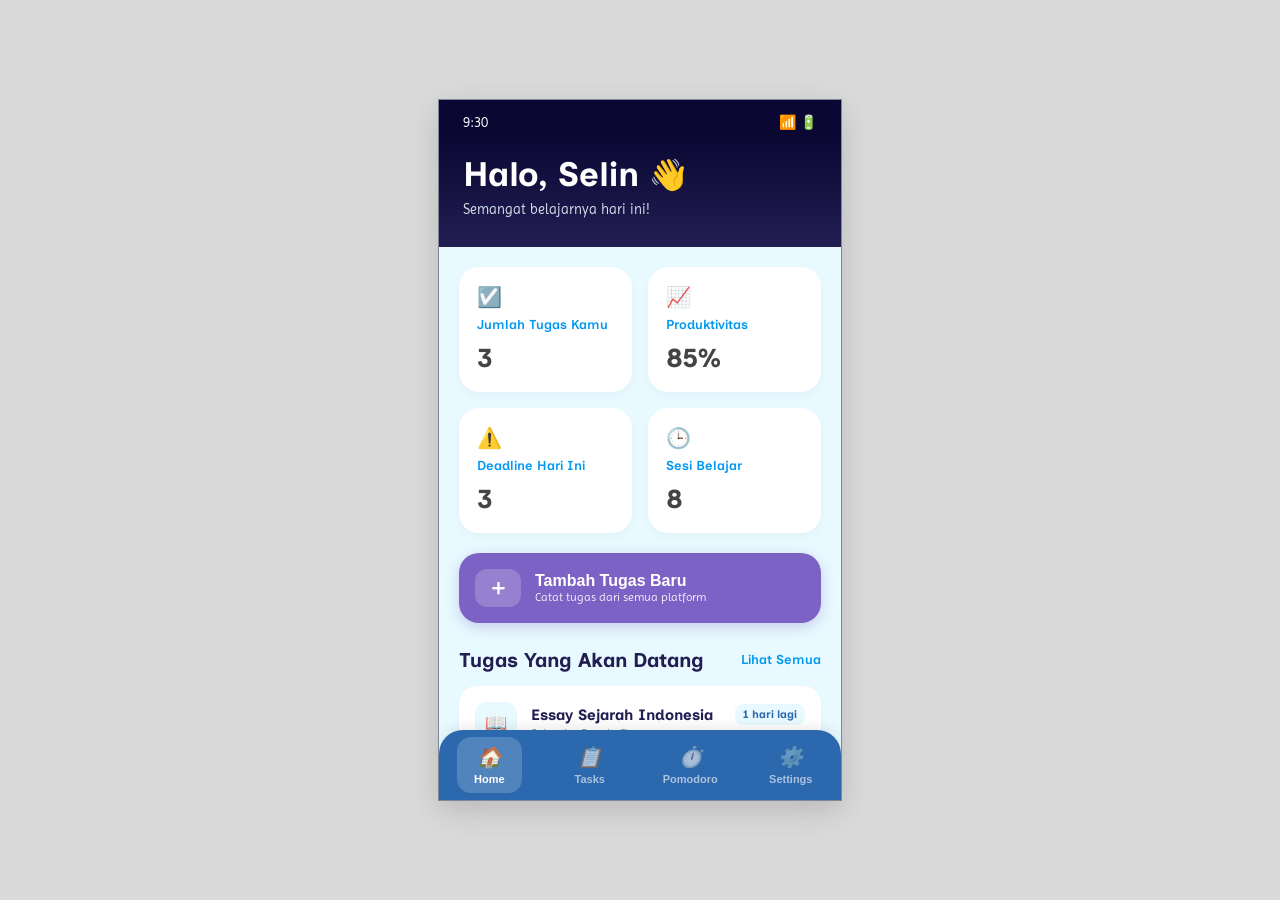
==== Dashboard/index2.html @ a1cb1b5c "Add files via upload" ====
<!DOCTYPE html>
<html lang="id">
<head>
    <meta charset="UTF-8">
    <meta name="viewport" content="width=device-width, initial-scale=1.0">
    <title>Selin's Task Dashboard - Clean Architecture</title>
    
    <link rel="preconnect" href="https://fonts.googleapis.com">
    <link rel="preconnect" href="https://fonts.gstatic.com" crossorigin>
    <link href="https://fonts.googleapis.com/css2?family=Imprima&family=Inclusive+Sans:ital@0;1&display=swap" rel="stylesheet">

    <link rel="stylesheet" href="style.css">
</head>
<body>

    <div class="dashboard-container">
        
        <div class="top-bar">
            <span class="time">9:30</span>
            <div class="icons">📶 🔋</div>
        </div>

        <div class="header">
            <div class="greeting">
                <h1>Halo, Selin</h1>
                <span class="waving-hand">👋</span>
            </div>
            <p class="sub-greeting">Semangat belajarnya hari ini!</p>
        </div>

        <div class="main-content">
            
            <div class="stats-grid">
                <div class="stat-card">
                    <span class="stat-icon">☑️</span>
                    <span class="stat-label">Jumlah Tugas Kamu</span>
                    <span class="stat-value">3</span>
                </div>
                <div class="stat-card">
                    <span class="stat-icon">📈</span>
                    <span class="stat-label">Produktivitas</span>
                    <span class="stat-value">85%</span>
                </div>
                <div class="stat-card">
                    <span class="stat-icon">⚠️</span>
                    <span class="stat-label">Deadline Hari Ini</span>
                    <span class="stat-value">3</span>
                </div>
                <div class="stat-card">
                    <span class="stat-icon">🕒</span>
                    <span class="stat-label">Sesi Belajar</span>
                    <span class="stat-value">8</span>
                </div>
            </div>

            <button class="add-task-btn" id="btnAddTask">
                <span class="plus-icon">＋</span>
                <span class="text">
                    <span class="title">Tambah Tugas Baru</span>
                    <span class="description">Catat tugas dari semua platform</span>
                </span>
            </button>

            <div class="upcoming-tasks">
                <div class="section-header">
                    <h2>Tugas Yang Akan Datang</h2>
                    <a href="#" class="see-all">Lihat Semua</a>
                </div>

                <div class="task-card">
                    <div class="task-icon">📖</div>
                    <div class="task-details">
                        <div class="task-title">Essay Sejarah Indonesia</div>
                        <div class="task-info">Sejarah • Google Classroom</div>
                    </div>
                    <div class="task-deadline">
                        <span class="deadline-tag">1 hari lagi</span>
                        <span class="deadline-date">2 Mei 2026</span>
                    </div>
                </div>

                <div class="task-card">
                    <div class="task-icon">📖</div>
                    <div class="task-details">
                        <div class="task-title">Praktikum Fisika - Laporan</div>
                        <div class="task-info">Fisika • Moodle</div>
                    </div>
                    <div class="task-deadline">
                        <span class="deadline-tag">2 hari lagi</span>
                        <span class="deadline-date">3 Mei 2026</span>
                    </div>
                </div>

                <div class="task-card">
                    <div class="task-icon">📖</div>
                    <div class="task-details">
                        <div class="task-title">Tugas Matematika Bab 5</div>
                        <div class="task-info">Matematika • Google Classroom</div>
                    </div>
                    <div class="task-deadline">
                        <span class="deadline-tag">4 hari lagi</span>
                        <span class="deadline-date">5 Mei 2026</span>
                    </div>
                </div>

            </div> </div> <nav class="bottom-nav">
            <button class="nav-item active" id="tabHome">
                <i>🏠</i>
                <span>Home</span>
            </button>
            <button class="nav-item" id="tabTasks">
                <i>📋</i>
                <span>Tasks</span>
            </button>
            <button class="nav-item" id="tabPomodoro">
                <i>⏱️</i>
                <span>Pomodoro</span>
            </button>
            <button class="nav-item" id="tabSettings">
                <i>⚙️</i>
                <span>Settings</span>
            </button>
        </nav>

    </div> <script src="script.js"></script>
</body>
</html>
---- Dashboard/style.css ----
:root {
    --bg-main: #E8FAFF;
    --bg-outer: #DADADA;
    --header-start: #0A0733;
    --header-end: #221E52;
    --purple-btn: #7C62C4;
    --blue-nav: #2B68AE;
    --blue-accent: #0198F1;
    --text-black: #000000;
    --text-dark: #444444;
    --text-muted: #7F8895;
    --text-white: #FFFFFF;
    --card-bg: #FFFFFF;

    --font-main: 'Inclusive Sans', sans-serif;
    --font-extra: 'Imprima', sans-serif;
}

body {
    font-family: var(--font-main);
    margin: 0;
    padding: 0;
    display: flex;
    justify-content: center;
    align-items: center;
    min-height: 100vh;
    background-color: var(--bg-outer); 
}

/* Wadah Persegi Panjang */
.dashboard-container {
    width: 402px; 
    height: 700px; 
    background-color: var(--bg-main);
    border: 1px solid #7F8895;
    box-shadow: 0 10px 30px rgba(0, 0, 0, 0.15);
    overflow: hidden; 
    position: relative; 
    display: flex;
    flex-direction: column;
}

/* Top Bar Jam */
.top-bar {
    background-color: var(--header-start);
    color: var(--text-white);
    display: flex;
    justify-content: space-between;
    align-items: center;
    padding: 14px 24px 4px 24px;
    font-family: var(--font-extra);
    font-size: 14px;
}

.top-bar .icons {
    display: flex;
    gap: 6px;
}

/* Header */
.header {
    background: linear-gradient(180deg, var(--header-start) 0%, var(--header-end) 100%);
    color: var(--text-white);
    padding: 20px 24px 30px 24px;
}

.greeting {
    display: flex;
    align-items: center;
    margin-bottom: 6px;
}

.greeting h1 {
    font-size: 34px; /* Sesuai spek Header 2 di palet */
    font-weight: 700;
    margin: 0 10px 0 0;
    color: var(--text-white);
}

.waving-hand {
    font-size: 30px;
}

.sub-greeting {
    font-family: var(--font-extra);
    font-size: 14px;
    margin: 0;
    color: var(--bg-main);
    opacity: 0.9;
}

/* Area Konten Utama (Scrollable) */
.main-content {
    flex: 1; 
    overflow-y: auto; 
    padding: 20px;
    padding-bottom: 90px; 
}

/* Menyembunyikan scrollbar agar tampilan bersih */
.main-content::-webkit-scrollbar {
    width: 0px;
    background: transparent;
}

/* Grid Statistik */
.stats-grid {
    display: grid;
    grid-template-columns: 1fr 1fr;
    gap: 16px;
    margin-bottom: 20px;
}

.stat-card {
    background-color: var(--card-bg);
    border-radius: 20px;
    padding: 18px;
    display: flex;
    flex-direction: column;
    gap: 8px;
    box-shadow: 0 4px 10px rgba(34, 30, 82, 0.03);
}

.stat-icon {
    font-size: 20px;
    color: var(--blue-accent);
}

.stat-label {
    font-size: 13px;
    color: var(--blue-accent);
    font-weight: 600;
    line-height: 1.3;
}

.stat-value {
    font-size: 26px;
    font-weight: 700;
    color: var(--text-dark);
    margin-top: auto;
}

/* Tombol Tambah Tugas (Ungu #7C62C4) */
.add-task-btn {
    background-color: var(--purple-btn);
    color: var(--text-white);
    border-radius: 20px;
    padding: 16px;
    display: flex;
    align-items: center;
    margin-bottom: 25px;
    cursor: pointer;
    border: none;
    width: 100%;
    text-align: left;
    box-shadow: 0 4px 14px rgba(124, 98, 196, 0.3);
    transition: transform 0.2s;
}

.add-task-btn:active {
    transform: scale(0.98);
}

.add-task-btn .plus-icon {
    font-size: 22px;
    margin-right: 14px;
    background-color: rgba(255, 255, 255, 0.2);
    padding: 4px 12px;
    border-radius: 12px;
    font-weight: bold;
}

.add-task-btn .text {
    display: flex;
    flex-direction: column;
}

.add-task-btn .title {
    font-size: 16px;
    font-weight: 700;
}

.add-task-btn .description {
    font-family: var(--font-extra);
    font-size: 12px;
    opacity: 0.9;
}

/* Bagian Tugas Mendatang */
.upcoming-tasks {
    margin-bottom: 20px;
}

.section-header {
    display: flex;
    justify-content: space-between;
    align-items: center;
    margin-bottom: 14px;
}

.section-header h2 {
    font-size: 20px; /* Sesuai spek Header 3 di palet */
    font-weight: 700;
    margin: 0;
    color: var(--header-end);
}

.see-all {
    font-size: 13px;
    color: var(--blue-accent);
    text-decoration: none;
    font-weight: 600;
}

/* Kartu Tugas */
.task-card {
    background-color: var(--card-bg);
    border-radius: 18px;
    padding: 16px;
    display: flex;
    align-items: center;
    gap: 14px;
    margin-bottom: 14px;
    box-shadow: 0 4px 10px rgba(34, 30, 82, 0.02);
}

.task-icon {
    width: 42px;
    height: 42px;
    background-color: var(--bg-main);
    border-radius: 12px;
    display: flex;
    justify-content: center;
    align-items: center;
    font-size: 18px;
    color: var(--blue-nav);
}

.task-details {
    flex: 1;
}

.task-title {
    font-size: 15px;
    font-weight: 700;
    color: var(--header-end);
    margin-bottom: 2px;
}

.task-info {
    font-family: var(--font-extra);
    font-size: 12px;
    color: var(--text-muted);
}

.task-deadline {
    text-align: right;
    display: flex;
    flex-direction: column;
    gap: 4px;
}

.deadline-tag {
    background-color: var(--bg-main);
    color: var(--blue-nav);
    padding: 4px 8px;
    border-radius: 8px;
    font-size: 11px;
    font-weight: 700;
    white-space: nowrap;
}

.deadline-date {
    font-family: var(--font-extra);
    font-size: 11px;
    color: var(--text-muted);
}

/* Navigasi Bawah (Biru #2B68AE) */
.bottom-nav {
    background-color: var(--blue-nav);
    height: 70px;
    display: flex;
    justify-content: space-around;
    align-items: center;
    position: absolute; 
    bottom: 0;
    left: 0;
    right: 0;
    box-shadow: 0 -4px 12px rgba(0,0,0,0.08);
    border-radius: 24px 24px 0 0;
}

.nav-item {
    display: flex;
    flex-direction: column;
    align-items: center;
    color: var(--text-white);
    opacity: 0.6;
    text-decoration: none;
    gap: 4px;
    padding: 8px;
    border-radius: 14px;
    cursor: pointer;
    border: none;
    background: none;
    width: 65px;
    transition: all 0.2s;
}

.nav-item.active {
    opacity: 1;
    background-color: rgba(255, 255, 255, 0.18);
}

.nav-item i {
    font-size: 20px;
}

.nav-item span {
    font-size: 11px;
    font-weight: 600;
}
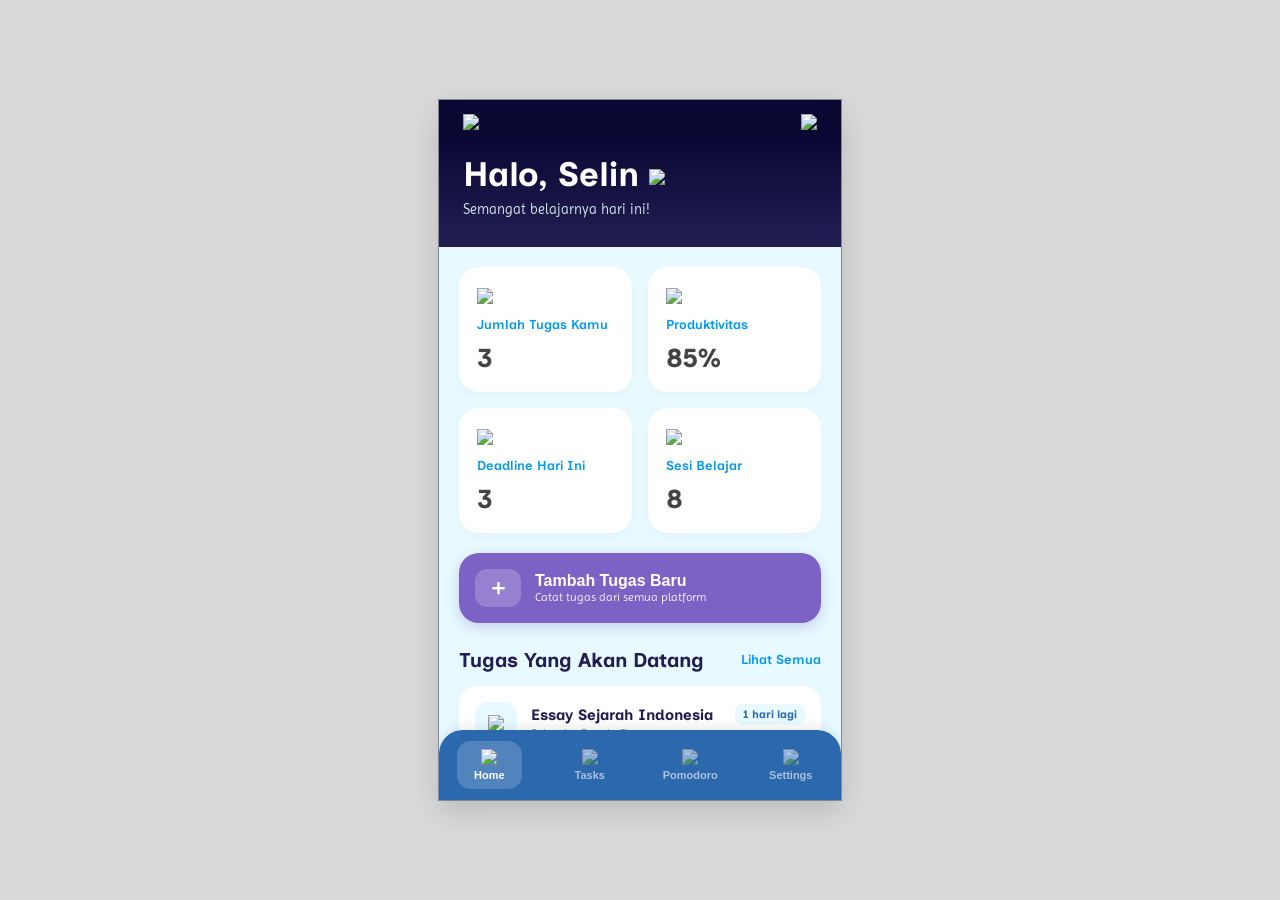
==== commit 5ba5df69: "Add files via upload" ====
--- a/Dashboard/index2.html
+++ b/Dashboard/index2.html
@@ -3,7 +3,7 @@
 <head>
     <meta charset="UTF-8">
     <meta name="viewport" content="width=device-width, initial-scale=1.0">
-    <title>Selin's Task Dashboard - Clean Architecture</title>
+    <title> DASHBOARD </title>
     
     <link rel="preconnect" href="https://fonts.googleapis.com">
     <link rel="preconnect" href="https://fonts.gstatic.com" crossorigin>
@@ -16,14 +16,16 @@
     <div class="dashboard-container">
         
         <div class="top-bar">
-            <span class="time">9:30</span>
-            <div class="icons">📶 🔋</div>
+            <img src="ASSET/Time.svg">
+            <img src="ASSET/ICON.svg">
         </div>
 
         <div class="header">
             <div class="greeting">
                 <h1>Halo, Selin</h1>
-                <span class="waving-hand">👋</span>
+                <span class="waving-hand"> 
+                <img src="ASSET/HELLO.png">
+                </span>
             </div>
             <p class="sub-greeting">Semangat belajarnya hari ini!</p>
         </div>
@@ -32,22 +34,30 @@
             
             <div class="stats-grid">
                 <div class="stat-card">
-                    <span class="stat-icon">☑️</span>
+                    <span class="stat-icon">
+                    <img src="ASSET/Tugas Aktif Icon.svg">
+                    </span>
                     <span class="stat-label">Jumlah Tugas Kamu</span>
                     <span class="stat-value">3</span>
                 </div>
                 <div class="stat-card">
-                    <span class="stat-icon">📈</span>
+                    <span class="stat-icon">
+                    <img src="ASSET/PRODUKTIVITAS.svg">    
+                    </span>
                     <span class="stat-label">Produktivitas</span>
                     <span class="stat-value">85%</span>
                 </div>
                 <div class="stat-card">
-                    <span class="stat-icon">⚠️</span>
+                    <span class="stat-icon">
+                    <img src="ASSET/DEADLINE.svg">   
+                    </span>
                     <span class="stat-label">Deadline Hari Ini</span>
                     <span class="stat-value">3</span>
                 </div>
                 <div class="stat-card">
-                    <span class="stat-icon">🕒</span>
+                    <span class="stat-icon">
+                    <img src="ASSET/WAKTU.svg">   
+                    </span>
                     <span class="stat-label">Sesi Belajar</span>
                     <span class="stat-value">8</span>
                 </div>
@@ -68,7 +78,9 @@
                 </div>
 
                 <div class="task-card">
-                    <div class="task-icon">📖</div>
+                    <div class="task-icon">
+                    <img src="ASSET/BUKU 1.svg">
+                    </div>
                     <div class="task-details">
                         <div class="task-title">Essay Sejarah Indonesia</div>
                         <div class="task-info">Sejarah • Google Classroom</div>
@@ -80,7 +92,9 @@
                 </div>
 
                 <div class="task-card">
-                    <div class="task-icon">📖</div>
+                    <div class="task-icon">
+                    <img src="ASSET/BUKU 2.svg">
+                    </div>
                     <div class="task-details">
                         <div class="task-title">Praktikum Fisika - Laporan</div>
                         <div class="task-info">Fisika • Moodle</div>
@@ -92,7 +106,9 @@
                 </div>
 
                 <div class="task-card">
-                    <div class="task-icon">📖</div>
+                    <div class="task-icon">
+                    <img src="ASSET/BUKU 3.svg">
+                    </div>
                     <div class="task-details">
                         <div class="task-title">Tugas Matematika Bab 5</div>
                         <div class="task-info">Matematika • Google Classroom</div>
@@ -105,19 +121,19 @@
 
             </div> </div> <nav class="bottom-nav">
             <button class="nav-item active" id="tabHome">
-                <i>🏠</i>
+                <img src="ASSET/HOME.svg">
                 <span>Home</span>
             </button>
             <button class="nav-item" id="tabTasks">
-                <i>📋</i>
+                <img src="ASSET/TASK LOGO.svg">
                 <span>Tasks</span>
             </button>
             <button class="nav-item" id="tabPomodoro">
-                <i>⏱️</i>
+                <img src="ASSET/POMODORO LOGO.svg">
                 <span>Pomodoro</span>
             </button>
             <button class="nav-item" id="tabSettings">
-                <i>⚙️</i>
+                <img src="ASSET/SETTINGS LOGO.svg">
                 <span>Settings</span>
             </button>
         </nav>
--- a/Dashboard/style.css
+++ b/Dashboard/style.css
@@ -124,6 +124,8 @@
 .stat-icon {
     font-size: 20px;
     color: var(--blue-accent);
+    width: 24px;
+    height: 24px;
 }
 
 .stat-label {
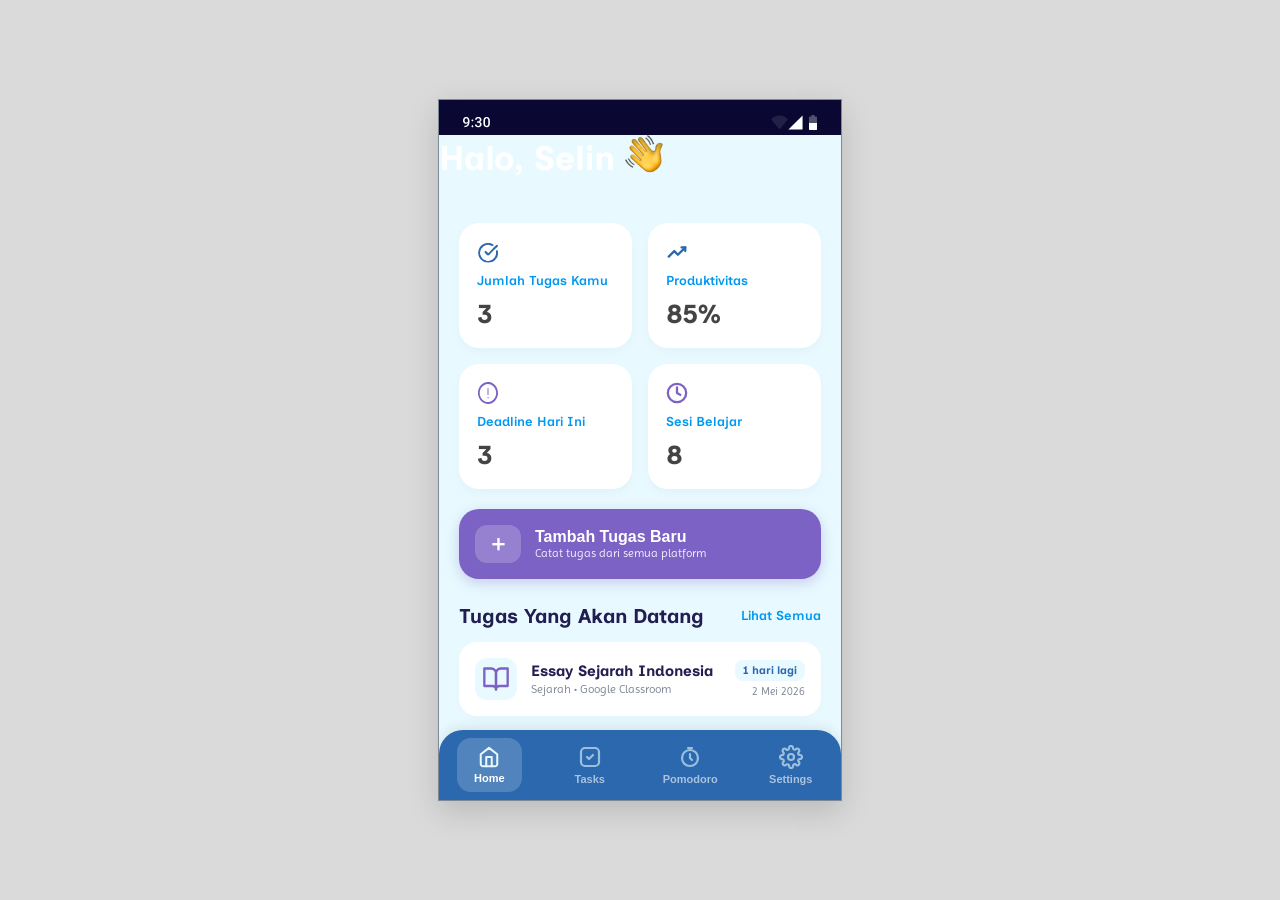
==== commit da3f754c: "Update index2.html" ====
--- a/Dashboard/index2.html
+++ b/Dashboard/index2.html
@@ -20,7 +20,7 @@
             <img src="ASSET/ICON.svg">
         </div>
 
-        <div class="header">
+        <header>
             <div class="greeting">
                 <h1>Halo, Selin</h1>
                 <span class="waving-hand"> 
@@ -28,7 +28,7 @@
                 </span>
             </div>
             <p class="sub-greeting">Semangat belajarnya hari ini!</p>
-        </div>
+        </header>
 
         <div class="main-content">
             
--- a/Dashboard/style.css
+++ b/Dashboard/style.css
@@ -59,7 +59,9 @@
 
 /* Header */
 .header {
-    background: linear-gradient(180deg, var(--header-start) 0%, var(--header-end) 100%);
+    background-image: url(ASSET/GAMBAR\ BINTANG.jpeg);
+    background-size: cover;
+    background-position: center;  
     color: var(--text-white);
     padding: 20px 24px 30px 24px;
 }
@@ -322,4 +324,4 @@
 .nav-item span {
     font-size: 11px;
     font-weight: 600;
-}+}
